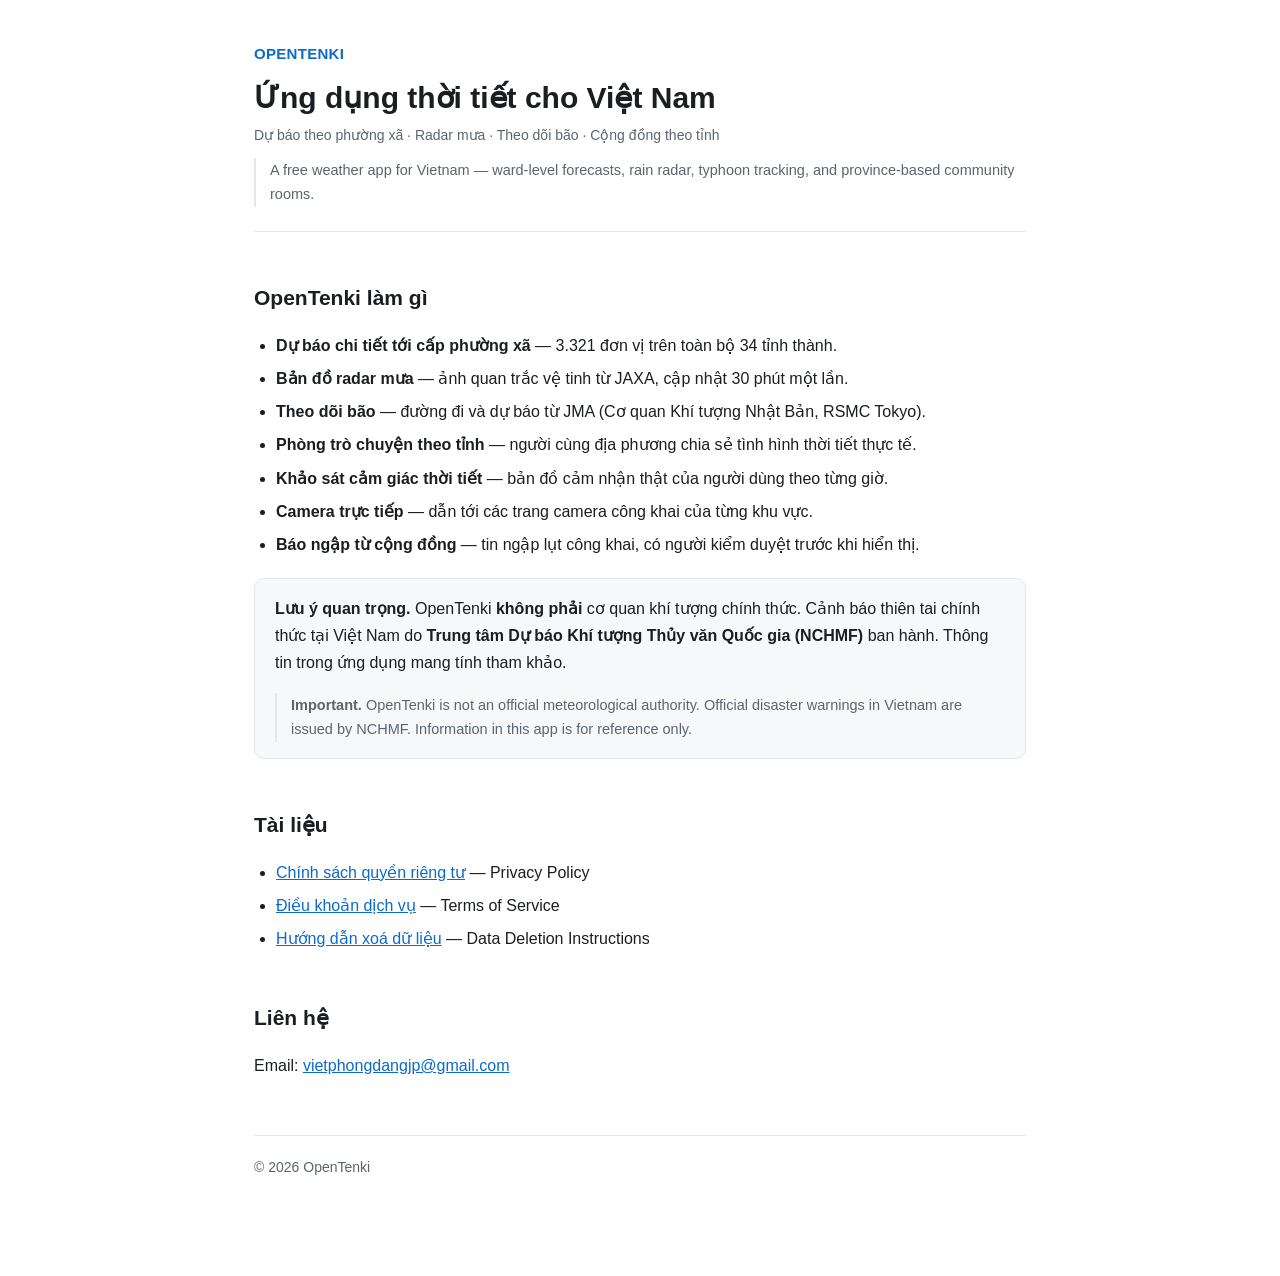
==== index.html @ fce24370 "Trang tai lieu cong khai: chinh sach quyen rieng tu, dieu khoan, xoa du lieu" ====
<!doctype html>
<html lang="vi">
<head>
<meta charset="utf-8">
<meta name="viewport" content="width=device-width, initial-scale=1">
<title>OpenTenki — Ứng dụng thời tiết Việt Nam</title>
<meta name="description" content="OpenTenki — ứng dụng thời tiết miễn phí cho 34 tỉnh thành Việt Nam. Dự báo theo phường xã, radar mưa, theo dõi bão, phòng trò chuyện theo tỉnh.">
<meta name="robots" content="index, follow">
<link rel="stylesheet" href="./style.css">
</head>
<body>
<div class="bao">

<header>
  <a class="ten" href="./">OPENTENKI</a>
  <h1>Ứng dụng thời tiết cho Việt Nam</h1>
  <p class="ngay">Dự báo theo phường xã · Radar mưa · Theo dõi bão · Cộng đồng theo tỉnh</p>
  <p class="en">A free weather app for Vietnam — ward-level forecasts, rain radar, typhoon tracking, and province-based community rooms.</p>
</header>

<h2>OpenTenki làm gì</h2>
<ul>
  <li><strong>Dự báo chi tiết tới cấp phường xã</strong> — 3.321 đơn vị trên toàn bộ 34 tỉnh thành.</li>
  <li><strong>Bản đồ radar mưa</strong> — ảnh quan trắc vệ tinh từ JAXA, cập nhật 30 phút một lần.</li>
  <li><strong>Theo dõi bão</strong> — đường đi và dự báo từ JMA (Cơ quan Khí tượng Nhật Bản, RSMC Tokyo).</li>
  <li><strong>Phòng trò chuyện theo tỉnh</strong> — người cùng địa phương chia sẻ tình hình thời tiết thực tế.</li>
  <li><strong>Khảo sát cảm giác thời tiết</strong> — bản đồ cảm nhận thật của người dùng theo từng giờ.</li>
  <li><strong>Camera trực tiếp</strong> — dẫn tới các trang camera công khai của từng khu vực.</li>
  <li><strong>Báo ngập từ cộng đồng</strong> — tin ngập lụt công khai, có người kiểm duyệt trước khi hiển thị.</li>
</ul>

<div class="hop">
  <p><strong>Lưu ý quan trọng.</strong> OpenTenki <strong>không phải</strong> cơ quan khí tượng chính thức. Cảnh báo thiên tai chính thức tại Việt Nam do <strong>Trung tâm Dự báo Khí tượng Thủy văn Quốc gia (NCHMF)</strong> ban hành. Thông tin trong ứng dụng mang tính tham khảo.</p>
  <p class="en"><strong>Important.</strong> OpenTenki is not an official meteorological authority. Official disaster warnings in Vietnam are issued by NCHMF. Information in this app is for reference only.</p>
</div>

<h2>Tài liệu</h2>
<ul>
  <li><a href="./privacy.html">Chính sách quyền riêng tư</a> — Privacy Policy</li>
  <li><a href="./terms.html">Điều khoản dịch vụ</a> — Terms of Service</li>
  <li><a href="./xoa-du-lieu.html">Hướng dẫn xoá dữ liệu</a> — Data Deletion Instructions</li>
</ul>

<h2>Liên hệ</h2>
<p>Email: <a href="mailto:vietphongdangjp@gmail.com">vietphongdangjp@gmail.com</a></p>

<footer>© 2026 OpenTenki</footer>

</div>
</body>
</html>
---- style.css ----
:root{
    --nen:#ffffff; --chu:#1a1d21; --nhat:#5b6570; --vien:#e3e7eb;
    --xanh:#0b6bcb; --hop:#f6f8fa;
  }
  @media (prefers-color-scheme: dark){
    :root{ --nen:#15181c; --chu:#e8ebee; --nhat:#9aa4ae; --vien:#2b3138;
           --xanh:#5aa9ff; --hop:#1c2026; }
  }
  *{box-sizing:border-box}
  body{margin:0;background:var(--nen);color:var(--chu);
    font:16px/1.7 -apple-system,BlinkMacSystemFont,"Segoe UI",Roboto,Helvetica,Arial,sans-serif;
    -webkit-font-smoothing:antialiased}
  .bao{max-width:820px;margin:0 auto;padding:40px 24px 96px}
  header{border-bottom:1px solid var(--vien);padding-bottom:24px;margin-bottom:32px}
  .ten{font-size:15px;font-weight:600;letter-spacing:.02em;color:var(--xanh);
    text-decoration:none;display:inline-block;margin-bottom:12px}
  h1{font-size:30px;line-height:1.25;margin:0 0 8px}
  .ngay{color:var(--nhat);font-size:14px;margin:0}
  h2{font-size:21px;margin:40px 0 12px;padding-top:8px}
  h3{font-size:16px;margin:24px 0 8px;color:var(--nhat);
    text-transform:uppercase;letter-spacing:.05em;font-weight:600}
  p,li{color:var(--chu)}
  ul{padding-left:22px}
  li{margin:6px 0}
  a{color:var(--xanh)}
  .en{color:var(--nhat);font-size:14.5px;border-left:2px solid var(--vien);
    padding-left:14px;margin:10px 0 0}
  .hop{background:var(--hop);border:1px solid var(--vien);border-radius:10px;
    padding:16px 20px;margin:20px 0}
  .hop p:first-child{margin-top:0}
  .hop p:last-child{margin-bottom:0}
  table{border-collapse:collapse;width:100%;margin:16px 0;font-size:15px;display:block;overflow-x:auto}
  th,td{border:1px solid var(--vien);padding:9px 12px;text-align:left;vertical-align:top}
  th{background:var(--hop);font-weight:600}
  footer{border-top:1px solid var(--vien);margin-top:56px;padding-top:20px;
    color:var(--nhat);font-size:14px}
  code{background:var(--hop);padding:1px 5px;border-radius:4px;font-size:.9em}
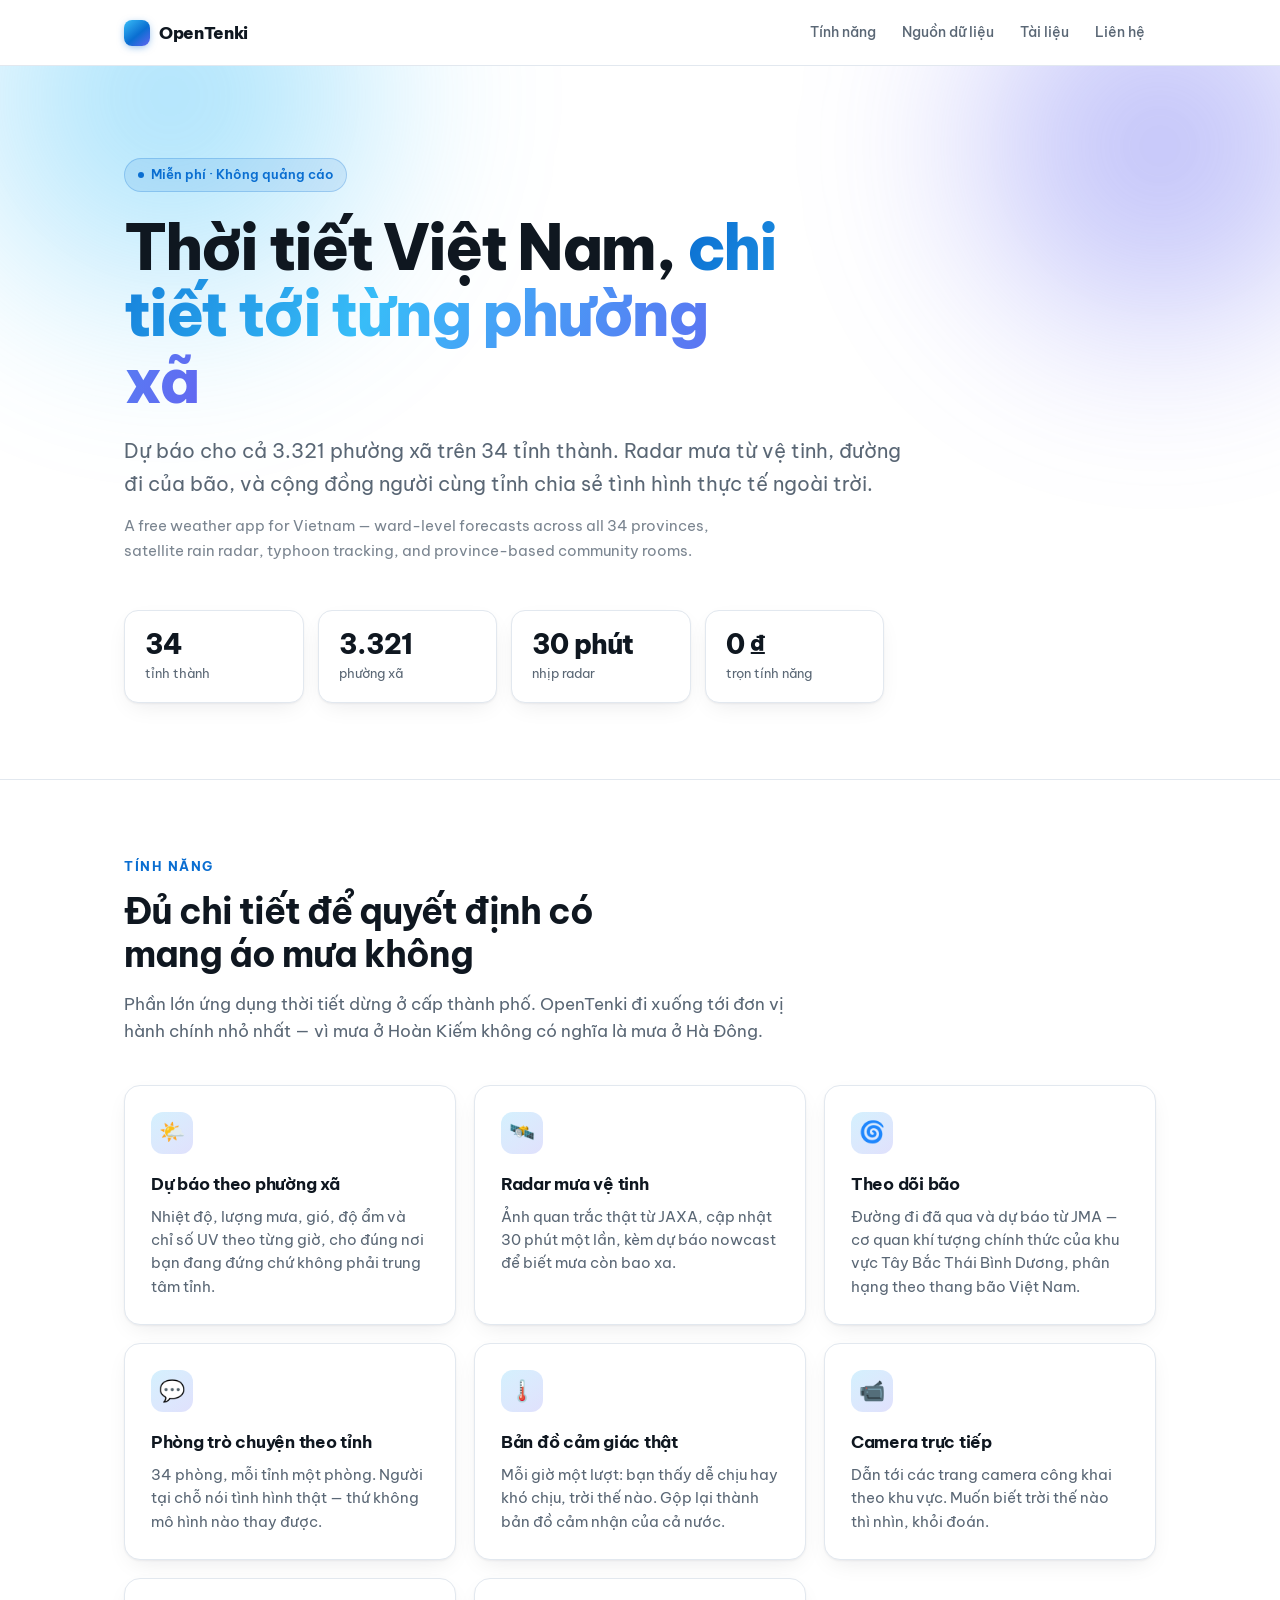
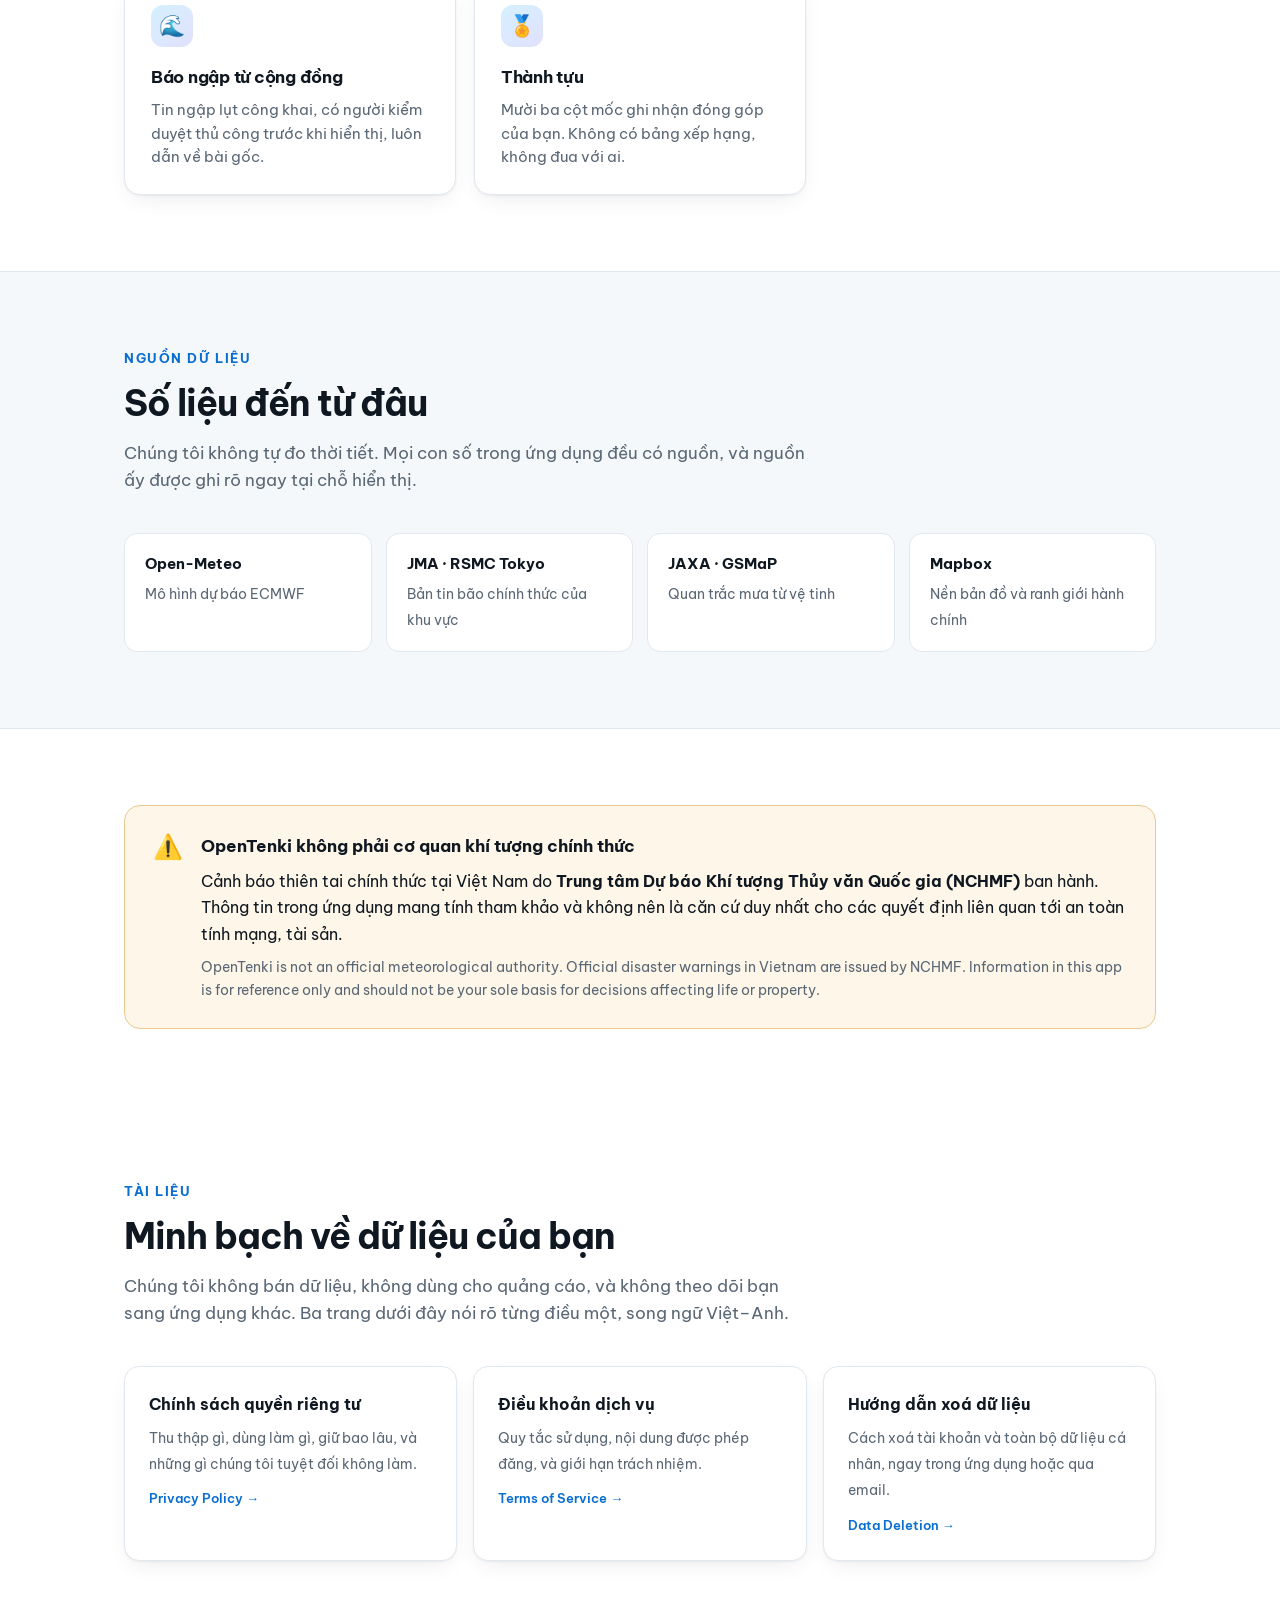
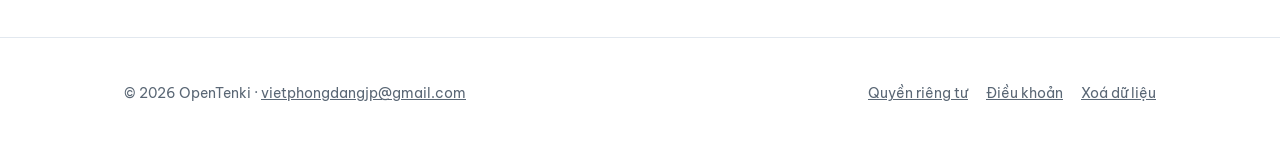
==== commit 83088e71: "Trang chu: thiet ke lai thanh landing page; dong bo nhan dien ba trang tai lieu" ====
--- a/index.html
+++ b/index.html
@@ -3,49 +3,310 @@
 <head>
 <meta charset="utf-8">
 <meta name="viewport" content="width=device-width, initial-scale=1">
-<title>OpenTenki — Ứng dụng thời tiết Việt Nam</title>
-<meta name="description" content="OpenTenki — ứng dụng thời tiết miễn phí cho 34 tỉnh thành Việt Nam. Dự báo theo phường xã, radar mưa, theo dõi bão, phòng trò chuyện theo tỉnh.">
+<title>OpenTenki — Thời tiết Việt Nam, chi tiết tới từng phường xã</title>
+<meta name="description" content="OpenTenki: ứng dụng thời tiết miễn phí cho 34 tỉnh thành Việt Nam. Dự báo tới 3.321 phường xã, radar mưa vệ tinh, theo dõi bão, phòng trò chuyện theo tỉnh.">
 <meta name="robots" content="index, follow">
-<link rel="stylesheet" href="./style.css">
+<meta property="og:title" content="OpenTenki — Thời tiết Việt Nam">
+<meta property="og:description" content="Dự báo tới từng phường xã, radar mưa vệ tinh, theo dõi bão, cộng đồng theo tỉnh.">
+<meta property="og:type" content="website">
+<link rel="preconnect" href="https://fonts.googleapis.com">
+<link rel="preconnect" href="https://fonts.gstatic.com" crossorigin>
+<link href="https://fonts.googleapis.com/css2?family=Be+Vietnam+Pro:wght@400;500;600;700;800&display=swap" rel="stylesheet">
+<style>
+  :root{
+    --nen:#ffffff;
+    --nen2:#f5f8fb;
+    --chu:#0f1720;
+    --nhat:#5a6775;
+    --vien:#e2e8ef;
+    --xanh:#0a6ed1;
+    --xanh2:#38bdf8;
+    --tim:#6366f1;
+    --vang:#f59e0b;
+    --the:#ffffff;
+    --bong:0 1px 2px rgba(15,23,32,.05), 0 8px 24px -8px rgba(15,23,32,.10);
+    --bong2:0 2px 4px rgba(15,23,32,.06), 0 20px 48px -16px rgba(15,23,32,.18);
+  }
+  @media (prefers-color-scheme: dark){
+    :root{
+      --nen:#0b1016; --nen2:#111823; --chu:#e9eef4; --nhat:#94a3b4;
+      --vien:#1f2a36; --xanh:#5aa9ff; --xanh2:#38bdf8; --tim:#818cf8;
+      --the:#131b25;
+      --bong:0 1px 2px rgba(0,0,0,.4), 0 8px 24px -8px rgba(0,0,0,.5);
+      --bong2:0 2px 4px rgba(0,0,0,.5), 0 20px 48px -16px rgba(0,0,0,.7);
+    }
+  }
+  *{box-sizing:border-box}
+  html{scroll-behavior:smooth}
+  body{
+    margin:0;background:var(--nen);color:var(--chu);
+    font-family:"Be Vietnam Pro",-apple-system,BlinkMacSystemFont,"Segoe UI",Roboto,Helvetica,Arial,sans-serif;
+    font-size:16px;line-height:1.65;-webkit-font-smoothing:antialiased;
+  }
+  .bao{max-width:1080px;margin:0 auto;padding:0 24px}
+
+  /* ── Thanh trên ───────────────────────────────────────────── */
+  nav{position:sticky;top:0;z-index:20;backdrop-filter:saturate(1.6) blur(14px);
+    background:color-mix(in srgb, var(--nen) 82%, transparent);
+    border-bottom:1px solid var(--vien)}
+  .nav-in{max-width:1080px;margin:0 auto;padding:14px 24px;
+    display:flex;align-items:center;gap:10px}
+  .logo{display:flex;align-items:center;gap:9px;font-weight:800;
+    letter-spacing:-.02em;font-size:17px;color:var(--chu);text-decoration:none}
+  .logo-o{width:26px;height:26px;border-radius:8px;flex:none;
+    background:linear-gradient(140deg,var(--xanh2),var(--xanh) 55%,var(--tim));
+    box-shadow:0 2px 8px -2px color-mix(in srgb,var(--xanh) 60%,transparent)}
+  .nav-lk{margin-left:auto;display:flex;gap:4px;flex-wrap:wrap}
+  .nav-lk a{color:var(--nhat);text-decoration:none;font-size:14px;font-weight:500;
+    padding:7px 11px;border-radius:8px}
+  .nav-lk a:hover{color:var(--chu);background:var(--nen2)}
+
+  /* ── Hero ─────────────────────────────────────────────────── */
+  .hero{position:relative;overflow:hidden;border-bottom:1px solid var(--vien)}
+  .troi{position:absolute;inset:0;z-index:0;pointer-events:none}
+  .troi::before,.troi::after{content:"";position:absolute;border-radius:50%;
+    filter:blur(70px);opacity:.5}
+  .troi::before{width:620px;height:620px;top:-280px;left:-140px;
+    background:radial-gradient(circle,var(--xanh2),transparent 68%);
+    animation:troi1 26s ease-in-out infinite alternate}
+  .troi::after{width:560px;height:560px;top:-200px;right:-160px;
+    background:radial-gradient(circle,var(--tim),transparent 68%);
+    animation:troi2 32s ease-in-out infinite alternate}
+  @keyframes troi1{to{transform:translate(120px,70px) scale(1.15)}}
+  @keyframes troi2{to{transform:translate(-100px,90px) scale(1.1)}}
+  @media (prefers-reduced-motion: reduce){
+    .troi::before,.troi::after{animation:none}
+  }
+  .hero-in{position:relative;z-index:1;padding:92px 24px 76px;max-width:1080px;margin:0 auto}
+  .nhan{display:inline-flex;align-items:center;gap:7px;font-size:13px;font-weight:600;
+    color:var(--xanh);background:color-mix(in srgb,var(--xanh) 11%,transparent);
+    border:1px solid color-mix(in srgb,var(--xanh) 24%,transparent);
+    padding:5px 13px;border-radius:999px;margin-bottom:22px}
+  .cham{width:6px;height:6px;border-radius:50%;background:var(--xanh)}
+  h1{font-size:clamp(36px,6.2vw,62px);line-height:1.08;letter-spacing:-.035em;
+    font-weight:800;margin:0 0 20px;max-width:15ch}
+  .grad{background:linear-gradient(120deg,var(--xanh),var(--xanh2) 45%,var(--tim));
+    -webkit-background-clip:text;background-clip:text;color:transparent}
+  .phu{font-size:clamp(17px,2.1vw,20px);color:var(--nhat);max-width:56ch;margin:0 0 14px}
+  .phu-en{font-size:15px;color:var(--nhat);opacity:.8;max-width:60ch;margin:0}
+
+  .so{display:grid;grid-template-columns:repeat(auto-fit,minmax(140px,1fr));
+    gap:14px;margin-top:46px;max-width:760px}
+  .so-o{background:var(--the);border:1px solid var(--vien);border-radius:14px;
+    padding:18px 20px;box-shadow:var(--bong)}
+  .so-n{font-size:27px;font-weight:800;letter-spacing:-.03em;line-height:1.15}
+  .so-t{font-size:13px;color:var(--nhat);margin-top:3px}
+
+  /* ── Khối chung ───────────────────────────────────────────── */
+  section{padding:76px 0}
+  .tieu{font-size:13px;font-weight:700;letter-spacing:.12em;text-transform:uppercase;
+    color:var(--xanh);margin:0 0 12px}
+  h2{font-size:clamp(26px,3.6vw,36px);line-height:1.2;letter-spacing:-.028em;
+    font-weight:700;margin:0 0 14px;max-width:20ch}
+  .dan{color:var(--nhat);max-width:62ch;margin:0 0 40px;font-size:16.5px}
+
+  /* ── Tính năng ────────────────────────────────────────────── */
+  .luoi{display:grid;grid-template-columns:repeat(auto-fit,minmax(272px,1fr));gap:18px}
+  .the{background:var(--the);border:1px solid var(--vien);border-radius:16px;
+    padding:26px;box-shadow:var(--bong);transition:transform .18s ease, box-shadow .18s ease}
+  .the:hover{transform:translateY(-3px);box-shadow:var(--bong2)}
+  .bt{width:42px;height:42px;border-radius:12px;display:grid;place-items:center;
+    margin-bottom:16px;font-size:21px;
+    background:linear-gradient(140deg,color-mix(in srgb,var(--xanh2) 22%,transparent),
+                                      color-mix(in srgb,var(--tim) 20%,transparent))}
+  .the h3{font-size:17px;font-weight:700;margin:0 0 7px;letter-spacing:-.015em}
+  .the p{margin:0;color:var(--nhat);font-size:14.6px;line-height:1.6}
+
+  /* ── Nguồn ────────────────────────────────────────────────── */
+  .nguon{background:var(--nen2);border-top:1px solid var(--vien);
+    border-bottom:1px solid var(--vien)}
+  .ng-luoi{display:grid;grid-template-columns:repeat(auto-fit,minmax(200px,1fr));gap:14px}
+  .ng{background:var(--the);border:1px solid var(--vien);border-radius:13px;padding:18px 20px}
+  .ng b{display:block;font-size:15px;margin-bottom:3px}
+  .ng span{font-size:13.5px;color:var(--nhat)}
+
+  /* ── Cảnh báo ─────────────────────────────────────────────── */
+  .luu{border:1px solid color-mix(in srgb,var(--vang) 42%,var(--vien));
+    background:color-mix(in srgb,var(--vang) 9%,var(--the));
+    border-radius:16px;padding:26px 28px;display:flex;gap:18px;align-items:flex-start}
+  .luu-bt{font-size:24px;line-height:1;flex:none;margin-top:2px}
+  .luu h3{margin:0 0 8px;font-size:17px;font-weight:700}
+  .luu p{margin:0 0 9px}
+  .luu p:last-child{margin:0}
+  .en{color:var(--nhat);font-size:14px}
+
+  /* ── Tài liệu ─────────────────────────────────────────────── */
+  .tl{display:grid;grid-template-columns:repeat(auto-fit,minmax(250px,1fr));gap:16px}
+  .tl a{display:block;background:var(--the);border:1px solid var(--vien);
+    border-radius:15px;padding:24px;text-decoration:none;color:var(--chu);
+    box-shadow:var(--bong);transition:transform .18s ease,border-color .18s ease}
+  .tl a:hover{transform:translateY(-3px);border-color:var(--xanh)}
+  .tl b{display:block;font-size:16px;margin-bottom:6px}
+  .tl span{font-size:14px;color:var(--nhat)}
+  .tl em{display:block;font-style:normal;font-size:13px;color:var(--xanh);
+    margin-top:12px;font-weight:600}
+
+  /* ── Chân ─────────────────────────────────────────────────── */
+  footer{border-top:1px solid var(--vien);padding:44px 0 56px;color:var(--nhat);font-size:14px}
+  .ft{display:flex;flex-wrap:wrap;gap:18px;align-items:center}
+  footer a{color:var(--nhat)}
+  footer a:hover{color:var(--xanh)}
+  .ft-lk{margin-left:auto;display:flex;gap:18px;flex-wrap:wrap}
+
+  @media (max-width:640px){
+    .hero-in{padding:64px 24px 56px}
+    section{padding:56px 0}
+    .luu{flex-direction:column;gap:12px}
+    .ft-lk{margin-left:0}
+  }
+</style>
 </head>
 <body>
-<div class="bao">
-
-<header>
-  <a class="ten" href="./">OPENTENKI</a>
-  <h1>Ứng dụng thời tiết cho Việt Nam</h1>
-  <p class="ngay">Dự báo theo phường xã · Radar mưa · Theo dõi bão · Cộng đồng theo tỉnh</p>
-  <p class="en">A free weather app for Vietnam — ward-level forecasts, rain radar, typhoon tracking, and province-based community rooms.</p>
-</header>
-
-<h2>OpenTenki làm gì</h2>
-<ul>
-  <li><strong>Dự báo chi tiết tới cấp phường xã</strong> — 3.321 đơn vị trên toàn bộ 34 tỉnh thành.</li>
-  <li><strong>Bản đồ radar mưa</strong> — ảnh quan trắc vệ tinh từ JAXA, cập nhật 30 phút một lần.</li>
-  <li><strong>Theo dõi bão</strong> — đường đi và dự báo từ JMA (Cơ quan Khí tượng Nhật Bản, RSMC Tokyo).</li>
-  <li><strong>Phòng trò chuyện theo tỉnh</strong> — người cùng địa phương chia sẻ tình hình thời tiết thực tế.</li>
-  <li><strong>Khảo sát cảm giác thời tiết</strong> — bản đồ cảm nhận thật của người dùng theo từng giờ.</li>
-  <li><strong>Camera trực tiếp</strong> — dẫn tới các trang camera công khai của từng khu vực.</li>
-  <li><strong>Báo ngập từ cộng đồng</strong> — tin ngập lụt công khai, có người kiểm duyệt trước khi hiển thị.</li>
-</ul>
-
-<div class="hop">
-  <p><strong>Lưu ý quan trọng.</strong> OpenTenki <strong>không phải</strong> cơ quan khí tượng chính thức. Cảnh báo thiên tai chính thức tại Việt Nam do <strong>Trung tâm Dự báo Khí tượng Thủy văn Quốc gia (NCHMF)</strong> ban hành. Thông tin trong ứng dụng mang tính tham khảo.</p>
-  <p class="en"><strong>Important.</strong> OpenTenki is not an official meteorological authority. Official disaster warnings in Vietnam are issued by NCHMF. Information in this app is for reference only.</p>
+
+<nav>
+  <div class="nav-in">
+    <a class="logo" href="./"><span class="logo-o"></span>OpenTenki</a>
+    <div class="nav-lk">
+      <a href="#tinh-nang">Tính năng</a>
+      <a href="#nguon">Nguồn dữ liệu</a>
+      <a href="#tai-lieu">Tài liệu</a>
+      <a href="mailto:vietphongdangjp@gmail.com">Liên hệ</a>
+    </div>
+  </div>
+</nav>
+
+<div class="hero">
+  <div class="troi" aria-hidden="true"></div>
+  <div class="hero-in">
+    <span class="nhan"><span class="cham"></span>Miễn phí · Không quảng cáo</span>
+    <h1>Thời tiết Việt Nam, <span class="grad">chi tiết tới từng phường xã</span></h1>
+    <p class="phu">Dự báo cho cả 3.321 phường xã trên 34 tỉnh thành. Radar mưa từ vệ tinh, đường đi của bão, và cộng đồng người cùng tỉnh chia sẻ tình hình thực tế ngoài trời.</p>
+    <p class="phu-en">A free weather app for Vietnam — ward-level forecasts across all 34 provinces, satellite rain radar, typhoon tracking, and province-based community rooms.</p>
+
+    <div class="so">
+      <div class="so-o"><div class="so-n">34</div><div class="so-t">tỉnh thành</div></div>
+      <div class="so-o"><div class="so-n">3.321</div><div class="so-t">phường xã</div></div>
+      <div class="so-o"><div class="so-n">30 phút</div><div class="so-t">nhịp radar</div></div>
+      <div class="so-o"><div class="so-n">0 ₫</div><div class="so-t">trọn tính năng</div></div>
+    </div>
+  </div>
 </div>
 
-<h2>Tài liệu</h2>
-<ul>
-  <li><a href="./privacy.html">Chính sách quyền riêng tư</a> — Privacy Policy</li>
-  <li><a href="./terms.html">Điều khoản dịch vụ</a> — Terms of Service</li>
-  <li><a href="./xoa-du-lieu.html">Hướng dẫn xoá dữ liệu</a> — Data Deletion Instructions</li>
-</ul>
-
-<h2>Liên hệ</h2>
-<p>Email: <a href="mailto:vietphongdangjp@gmail.com">vietphongdangjp@gmail.com</a></p>
-
-<footer>© 2026 OpenTenki</footer>
-
-</div>
+<section id="tinh-nang">
+  <div class="bao">
+    <p class="tieu">Tính năng</p>
+    <h2>Đủ chi tiết để quyết định có mang áo mưa không</h2>
+    <p class="dan">Phần lớn ứng dụng thời tiết dừng ở cấp thành phố. OpenTenki đi xuống tới đơn vị hành chính nhỏ nhất — vì mưa ở Hoàn Kiếm không có nghĩa là mưa ở Hà Đông.</p>
+
+    <div class="luoi">
+      <div class="the">
+        <div class="bt">🌤️</div>
+        <h3>Dự báo theo phường xã</h3>
+        <p>Nhiệt độ, lượng mưa, gió, độ ẩm và chỉ số UV theo từng giờ, cho đúng nơi bạn đang đứng chứ không phải trung tâm tỉnh.</p>
+      </div>
+      <div class="the">
+        <div class="bt">🛰️</div>
+        <h3>Radar mưa vệ tinh</h3>
+        <p>Ảnh quan trắc thật từ JAXA, cập nhật 30 phút một lần, kèm dự báo nowcast để biết mưa còn bao xa.</p>
+      </div>
+      <div class="the">
+        <div class="bt">🌀</div>
+        <h3>Theo dõi bão</h3>
+        <p>Đường đi đã qua và dự báo từ JMA — cơ quan khí tượng chính thức của khu vực Tây Bắc Thái Bình Dương, phân hạng theo thang bão Việt Nam.</p>
+      </div>
+      <div class="the">
+        <div class="bt">💬</div>
+        <h3>Phòng trò chuyện theo tỉnh</h3>
+        <p>34 phòng, mỗi tỉnh một phòng. Người tại chỗ nói tình hình thật — thứ không mô hình nào thay được.</p>
+      </div>
+      <div class="the">
+        <div class="bt">🌡️</div>
+        <h3>Bản đồ cảm giác thật</h3>
+        <p>Mỗi giờ một lượt: bạn thấy dễ chịu hay khó chịu, trời thế nào. Gộp lại thành bản đồ cảm nhận của cả nước.</p>
+      </div>
+      <div class="the">
+        <div class="bt">📹</div>
+        <h3>Camera trực tiếp</h3>
+        <p>Dẫn tới các trang camera công khai theo khu vực. Muốn biết trời thế nào thì nhìn, khỏi đoán.</p>
+      </div>
+      <div class="the">
+        <div class="bt">🌊</div>
+        <h3>Báo ngập từ cộng đồng</h3>
+        <p>Tin ngập lụt công khai, có người kiểm duyệt thủ công trước khi hiển thị, luôn dẫn về bài gốc.</p>
+      </div>
+      <div class="the">
+        <div class="bt">🏅</div>
+        <h3>Thành tựu</h3>
+        <p>Mười ba cột mốc ghi nhận đóng góp của bạn. Không có bảng xếp hạng, không đua với ai.</p>
+      </div>
+    </div>
+  </div>
+</section>
+
+<section class="nguon" id="nguon">
+  <div class="bao">
+    <p class="tieu">Nguồn dữ liệu</p>
+    <h2>Số liệu đến từ đâu</h2>
+    <p class="dan">Chúng tôi không tự đo thời tiết. Mọi con số trong ứng dụng đều có nguồn, và nguồn ấy được ghi rõ ngay tại chỗ hiển thị.</p>
+
+    <div class="ng-luoi">
+      <div class="ng"><b>Open-Meteo</b><span>Mô hình dự báo ECMWF</span></div>
+      <div class="ng"><b>JMA · RSMC Tokyo</b><span>Bản tin bão chính thức của khu vực</span></div>
+      <div class="ng"><b>JAXA · GSMaP</b><span>Quan trắc mưa từ vệ tinh</span></div>
+      <div class="ng"><b>Mapbox</b><span>Nền bản đồ và ranh giới hành chính</span></div>
+    </div>
+  </div>
+</section>
+
+<section>
+  <div class="bao">
+    <div class="luu">
+      <div class="luu-bt" aria-hidden="true">⚠️</div>
+      <div>
+        <h3>OpenTenki không phải cơ quan khí tượng chính thức</h3>
+        <p>Cảnh báo thiên tai chính thức tại Việt Nam do <strong>Trung tâm Dự báo Khí tượng Thủy văn Quốc gia (NCHMF)</strong> ban hành. Thông tin trong ứng dụng mang tính tham khảo và không nên là căn cứ duy nhất cho các quyết định liên quan tới an toàn tính mạng, tài sản.</p>
+        <p class="en">OpenTenki is not an official meteorological authority. Official disaster warnings in Vietnam are issued by NCHMF. Information in this app is for reference only and should not be your sole basis for decisions affecting life or property.</p>
+      </div>
+    </div>
+  </div>
+</section>
+
+<section id="tai-lieu">
+  <div class="bao">
+    <p class="tieu">Tài liệu</p>
+    <h2>Minh bạch về dữ liệu của bạn</h2>
+    <p class="dan">Chúng tôi không bán dữ liệu, không dùng cho quảng cáo, và không theo dõi bạn sang ứng dụng khác. Ba trang dưới đây nói rõ từng điều một, song ngữ Việt–Anh.</p>
+
+    <div class="tl">
+      <a href="./privacy.html">
+        <b>Chính sách quyền riêng tư</b>
+        <span>Thu thập gì, dùng làm gì, giữ bao lâu, và những gì chúng tôi tuyệt đối không làm.</span>
+        <em>Privacy Policy →</em>
+      </a>
+      <a href="./terms.html">
+        <b>Điều khoản dịch vụ</b>
+        <span>Quy tắc sử dụng, nội dung được phép đăng, và giới hạn trách nhiệm.</span>
+        <em>Terms of Service →</em>
+      </a>
+      <a href="./xoa-du-lieu.html">
+        <b>Hướng dẫn xoá dữ liệu</b>
+        <span>Cách xoá tài khoản và toàn bộ dữ liệu cá nhân, ngay trong ứng dụng hoặc qua email.</span>
+        <em>Data Deletion →</em>
+      </a>
+    </div>
+  </div>
+</section>
+
+<footer>
+  <div class="bao ft">
+    <div>© 2026 OpenTenki · <a href="mailto:vietphongdangjp@gmail.com">vietphongdangjp@gmail.com</a></div>
+    <div class="ft-lk">
+      <a href="./privacy.html">Quyền riêng tư</a>
+      <a href="./terms.html">Điều khoản</a>
+      <a href="./xoa-du-lieu.html">Xoá dữ liệu</a>
+    </div>
+  </div>
+</footer>
+
 </body>
 </html>
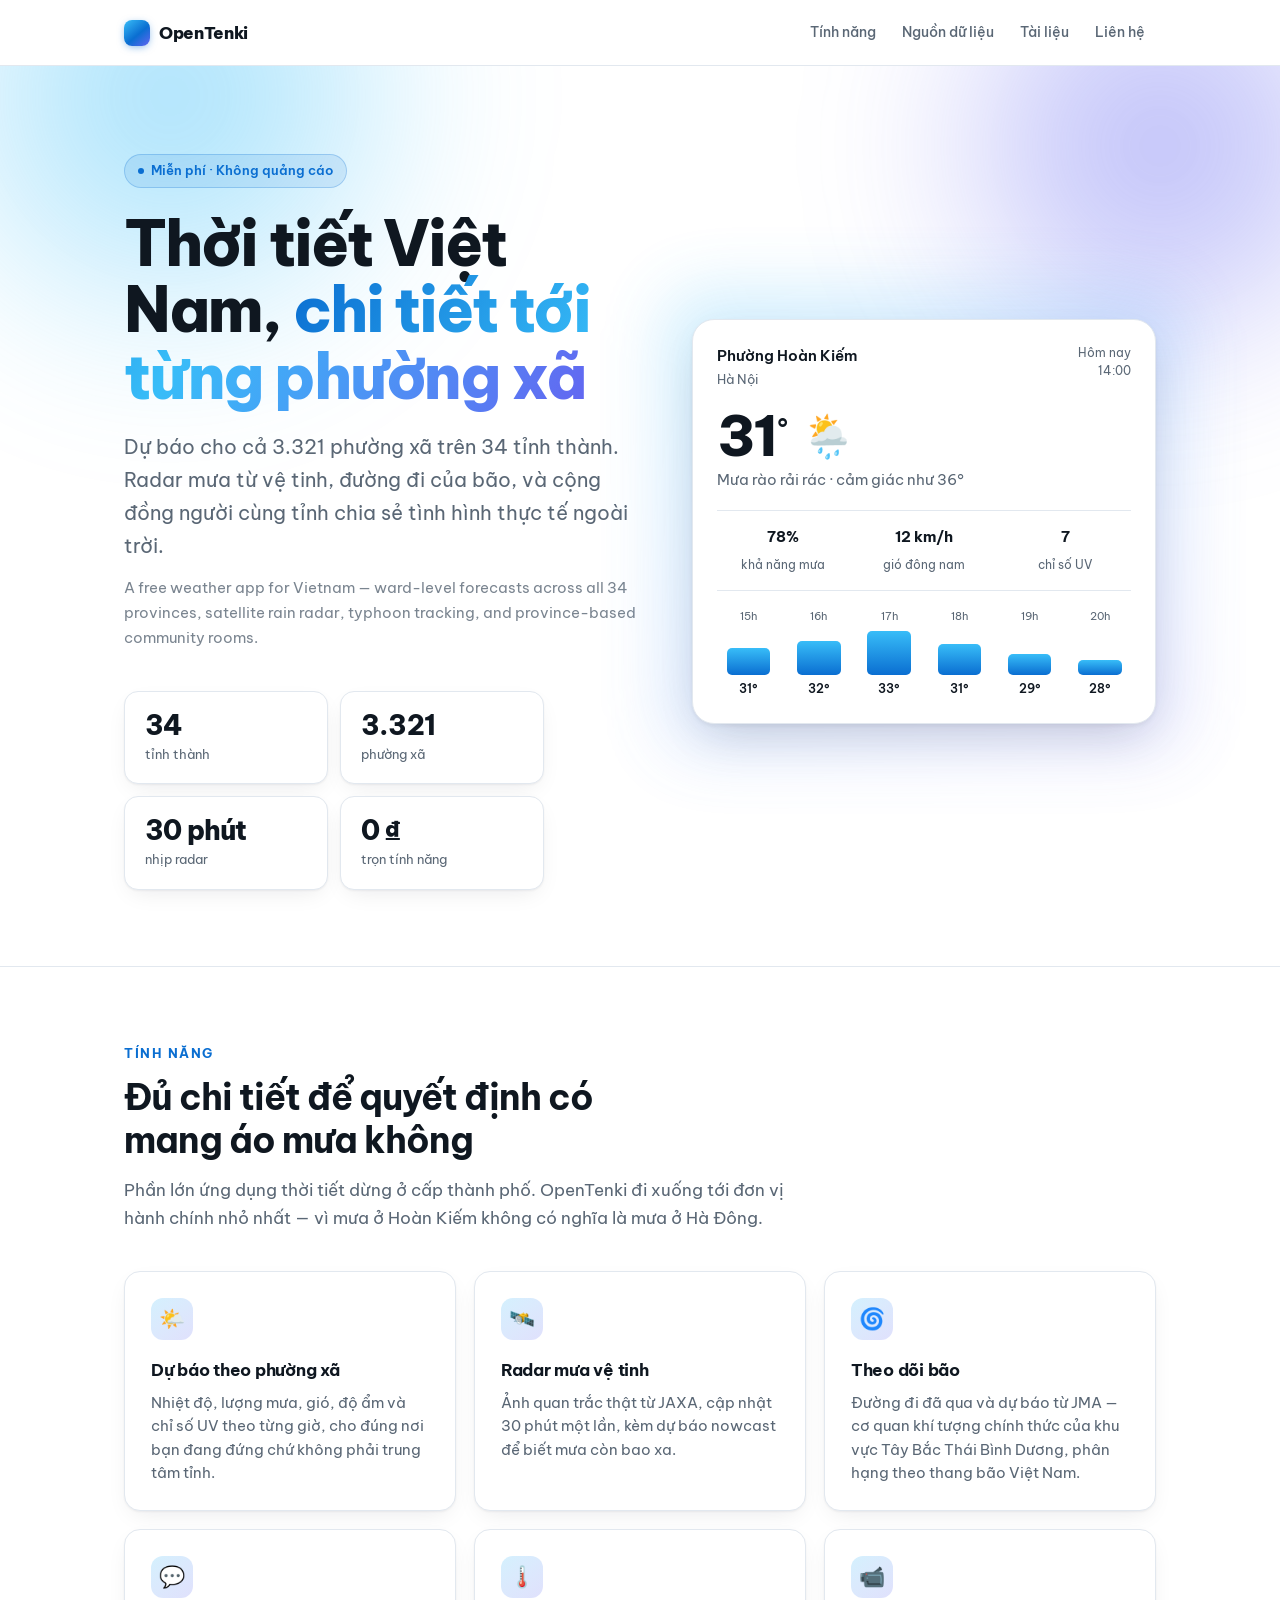
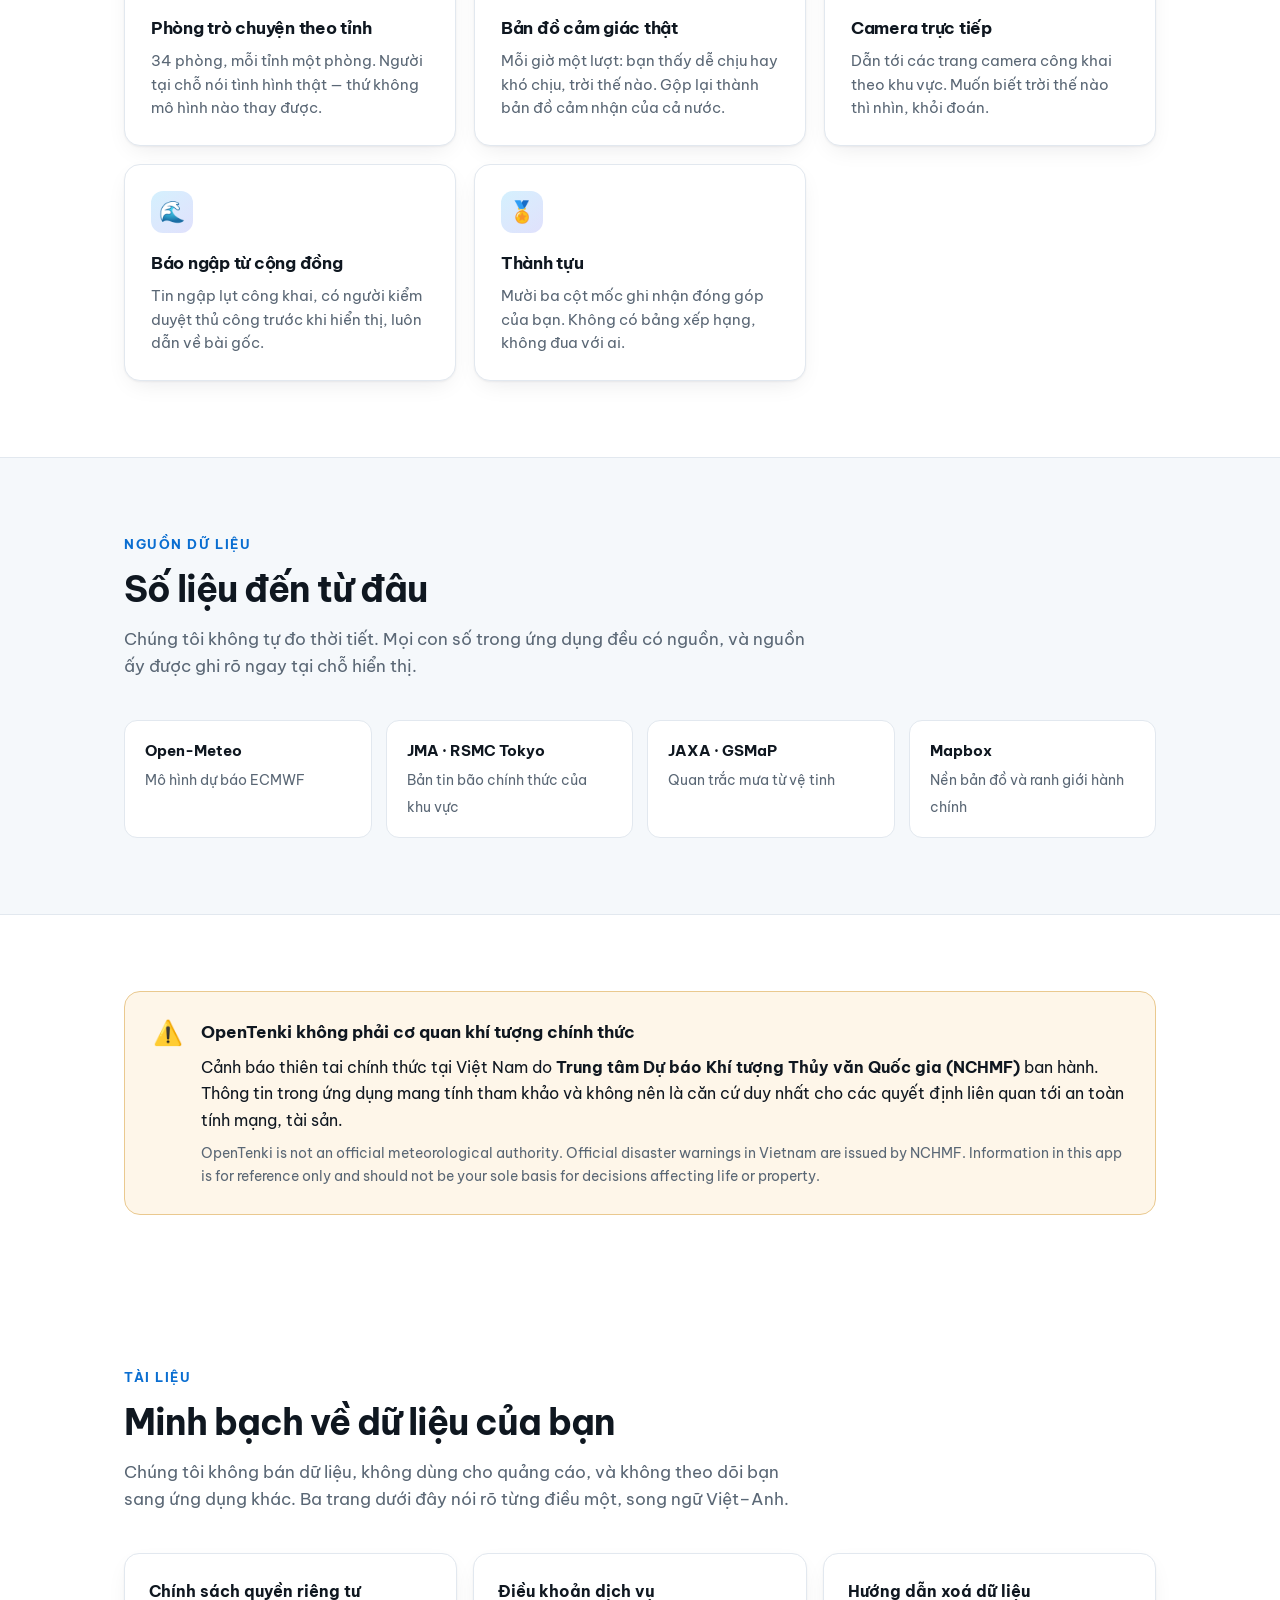
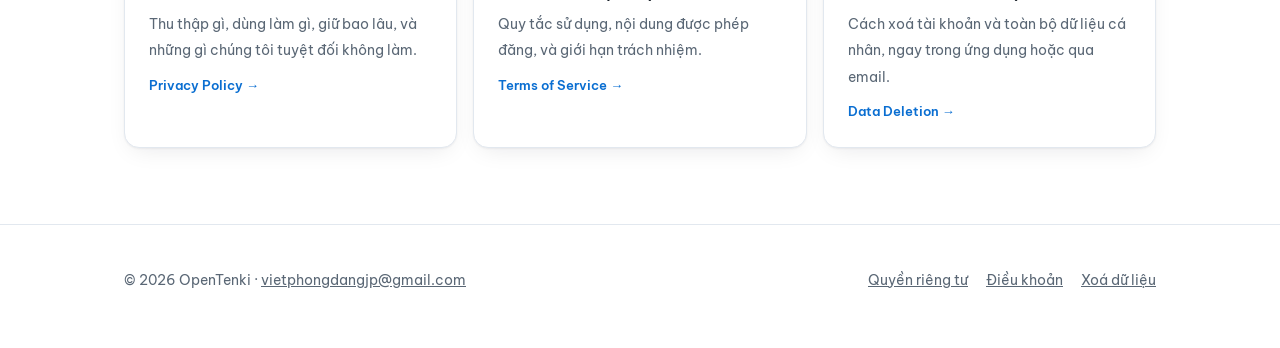
==== commit e553eda2: "Hero: them the thoi tiet dung bang CSS, can lai hai cot" ====
--- a/index.html
+++ b/index.html
@@ -77,25 +77,62 @@
   @media (prefers-reduced-motion: reduce){
     .troi::before,.troi::after{animation:none}
   }
-  .hero-in{position:relative;z-index:1;padding:92px 24px 76px;max-width:1080px;margin:0 auto}
+  .hero-in{position:relative;z-index:1;padding:88px 24px 76px;max-width:1080px;margin:0 auto;
+    display:grid;grid-template-columns:minmax(0,1.05fr) minmax(0,.95fr);gap:56px;align-items:center}
   .nhan{display:inline-flex;align-items:center;gap:7px;font-size:13px;font-weight:600;
     color:var(--xanh);background:color-mix(in srgb,var(--xanh) 11%,transparent);
     border:1px solid color-mix(in srgb,var(--xanh) 24%,transparent);
     padding:5px 13px;border-radius:999px;margin-bottom:22px}
   .cham{width:6px;height:6px;border-radius:50%;background:var(--xanh)}
   h1{font-size:clamp(36px,6.2vw,62px);line-height:1.08;letter-spacing:-.035em;
-    font-weight:800;margin:0 0 20px;max-width:15ch}
+    font-weight:800;margin:0 0 20px;max-width:19ch}
   .grad{background:linear-gradient(120deg,var(--xanh),var(--xanh2) 45%,var(--tim));
     -webkit-background-clip:text;background-clip:text;color:transparent}
   .phu{font-size:clamp(17px,2.1vw,20px);color:var(--nhat);max-width:56ch;margin:0 0 14px}
   .phu-en{font-size:15px;color:var(--nhat);opacity:.8;max-width:60ch;margin:0}
 
-  .so{display:grid;grid-template-columns:repeat(auto-fit,minmax(140px,1fr));
-    gap:14px;margin-top:46px;max-width:760px}
+  .so{display:grid;grid-template-columns:repeat(2,minmax(0,1fr));
+    gap:12px;margin-top:40px;max-width:420px}
   .so-o{background:var(--the);border:1px solid var(--vien);border-radius:14px;
     padding:18px 20px;box-shadow:var(--bong)}
   .so-n{font-size:27px;font-weight:800;letter-spacing:-.03em;line-height:1.15}
   .so-t{font-size:13px;color:var(--nhat);margin-top:3px}
+
+
+  /* ── Thẻ thời tiết dựng bằng CSS, không ảnh, không JS ────── */
+  .xem{position:relative}
+  .may{position:absolute;inset:-26px;border-radius:32px;
+    background:linear-gradient(150deg,color-mix(in srgb,var(--xanh2) 34%,transparent),
+                                      color-mix(in srgb,var(--tim) 26%,transparent));
+    filter:blur(34px);opacity:.75}
+  .kinh{position:relative;background:var(--the);border:1px solid var(--vien);
+    border-radius:22px;padding:24px;box-shadow:var(--bong2)}
+  .k-dau{display:flex;align-items:flex-start;justify-content:space-between;gap:12px}
+  .k-noi{font-size:14.5px;font-weight:600}
+  .k-tinh{font-size:12.5px;color:var(--nhat);margin-top:1px}
+  .k-gio{font-size:12px;color:var(--nhat);text-align:right;line-height:1.45}
+  .k-do{display:flex;align-items:center;gap:16px;margin:18px 0 4px}
+  .k-so{font-size:56px;font-weight:800;letter-spacing:-.045em;line-height:1}
+  .k-so sup{font-size:24px;font-weight:600;vertical-align:super;margin-left:2px}
+  .k-bt{font-size:42px;line-height:1}
+  .k-mo{font-size:14.5px;color:var(--nhat);margin-bottom:18px}
+  .k-hang{display:grid;grid-template-columns:repeat(3,1fr);gap:10px;
+    padding:14px 0;border-top:1px solid var(--vien);border-bottom:1px solid var(--vien)}
+  .k-o{text-align:center}
+  .k-o b{display:block;font-size:15px;font-weight:700}
+  .k-o span{font-size:11.5px;color:var(--nhat)}
+  .k-gio-luoi{display:grid;grid-template-columns:repeat(6,1fr);gap:8px;margin-top:16px}
+  .k-c{text-align:center}
+  .k-c i{display:block;font-style:normal;font-size:11px;color:var(--nhat);margin-bottom:6px}
+  .k-cot{height:44px;display:flex;align-items:flex-end;justify-content:center}
+  .k-cot span{width:70%;border-radius:5px;
+    background:linear-gradient(180deg,var(--xanh2),var(--xanh))}
+  .k-c b{display:block;font-size:11.5px;font-weight:600;margin-top:5px}
+  @media (max-width:900px){
+    .hero-in{grid-template-columns:1fr;gap:44px}
+    .xem{order:2;max-width:420px}
+    .so{max-width:none;grid-template-columns:repeat(auto-fit,minmax(130px,1fr))}
+  }
 
   /* ── Khối chung ───────────────────────────────────────────── */
   section{padding:76px 0}
@@ -178,6 +215,7 @@
 <div class="hero">
   <div class="troi" aria-hidden="true"></div>
   <div class="hero-in">
+    <div>
     <span class="nhan"><span class="cham"></span>Miễn phí · Không quảng cáo</span>
     <h1>Thời tiết Việt Nam, <span class="grad">chi tiết tới từng phường xã</span></h1>
     <p class="phu">Dự báo cho cả 3.321 phường xã trên 34 tỉnh thành. Radar mưa từ vệ tinh, đường đi của bão, và cộng đồng người cùng tỉnh chia sẻ tình hình thực tế ngoài trời.</p>
@@ -188,6 +226,38 @@
       <div class="so-o"><div class="so-n">3.321</div><div class="so-t">phường xã</div></div>
       <div class="so-o"><div class="so-n">30 phút</div><div class="so-t">nhịp radar</div></div>
       <div class="so-o"><div class="so-n">0 ₫</div><div class="so-t">trọn tính năng</div></div>
+    </div>
+    </div>
+
+    <div class="xem" aria-hidden="true">
+      <div class="may"></div>
+      <div class="kinh">
+        <div class="k-dau">
+          <div>
+            <div class="k-noi">Phường Hoàn Kiếm</div>
+            <div class="k-tinh">Hà Nội</div>
+          </div>
+          <div class="k-gio">Hôm nay<br>14:00</div>
+        </div>
+        <div class="k-do">
+          <div class="k-so">31<sup>°</sup></div>
+          <div class="k-bt">🌦️</div>
+        </div>
+        <div class="k-mo">Mưa rào rải rác · cảm giác như 36°</div>
+        <div class="k-hang">
+          <div class="k-o"><b>78%</b><span>khả năng mưa</span></div>
+          <div class="k-o"><b>12 km/h</b><span>gió đông nam</span></div>
+          <div class="k-o"><b>7</b><span>chỉ số UV</span></div>
+        </div>
+        <div class="k-gio-luoi">
+          <div class="k-c"><i>15h</i><div class="k-cot"><span style="height:62%"></span></div><b>31°</b></div>
+          <div class="k-c"><i>16h</i><div class="k-cot"><span style="height:78%"></span></div><b>32°</b></div>
+          <div class="k-c"><i>17h</i><div class="k-cot"><span style="height:100%"></span></div><b>33°</b></div>
+          <div class="k-c"><i>18h</i><div class="k-cot"><span style="height:70%"></span></div><b>31°</b></div>
+          <div class="k-c"><i>19h</i><div class="k-cot"><span style="height:48%"></span></div><b>29°</b></div>
+          <div class="k-c"><i>20h</i><div class="k-cot"><span style="height:34%"></span></div><b>28°</b></div>
+        </div>
+      </div>
     </div>
   </div>
 </div>
